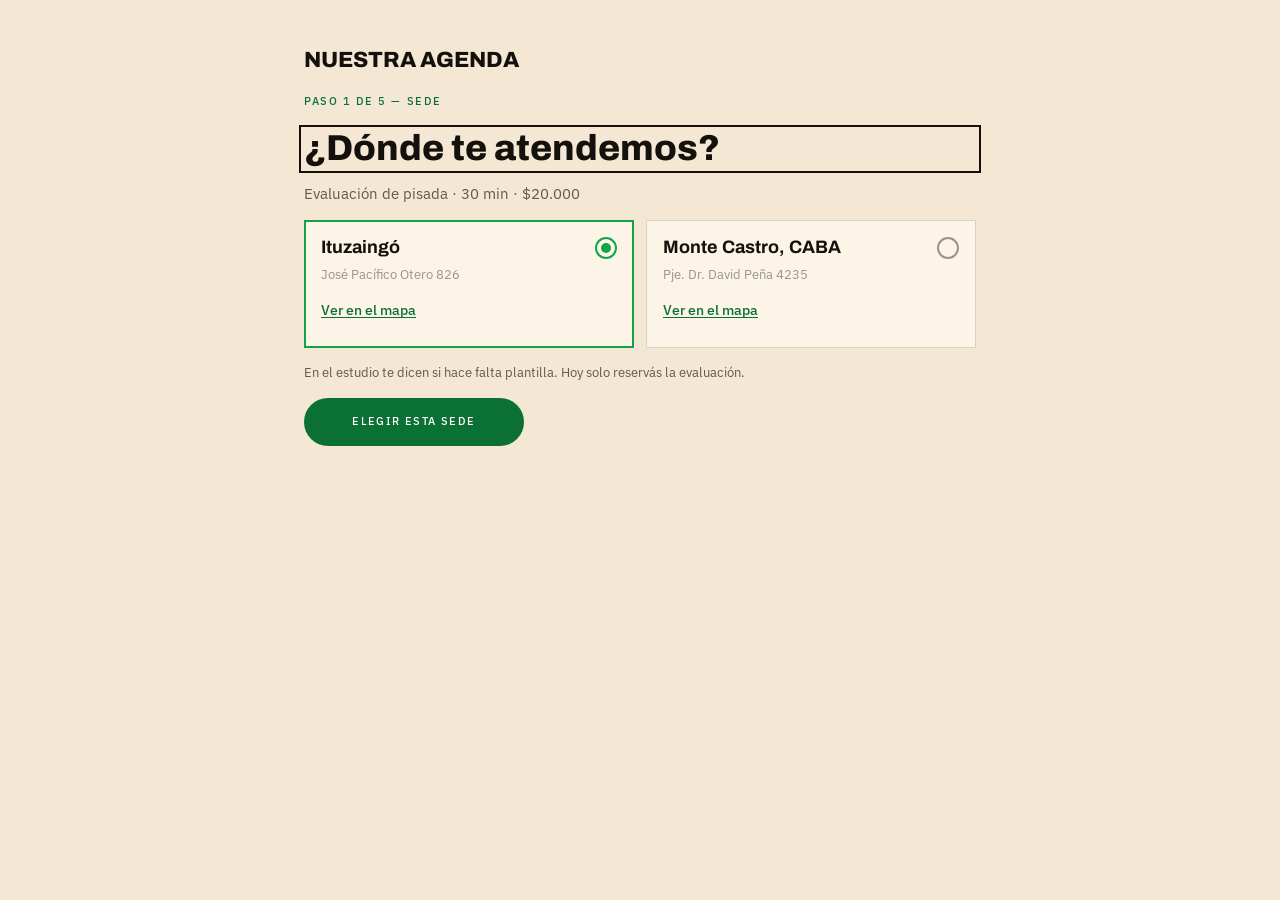
==== src/turnos/index.html @ 2ff850f1 "fix(turnos): explain what the optional notes field is for Label, hint, and placeholder tell the pati" ====
<!DOCTYPE html>
<html lang="es">
<head>
<meta charset="utf-8">
<meta name="viewport" content="width=device-width,initial-scale=1,viewport-fit=cover">
<title>Reservá tu evaluación · Equilibra</title>
<meta name="description" content="Reservá la evaluación de pisada en Ituzaingó o Monte Castro. 30 minutos, seña de $20.000.">
<link rel="canonical" href="https://soyequilibra.com.ar/turnos">
<meta name="robots" content="noindex, follow">
<link rel="icon" href="../logo.ico" sizes="any">
<link rel="apple-touch-icon" href="../apple-touch-icon.png">
<link rel="icon" type="image/svg+xml" href="../iso.svg">
<link rel="preconnect" href="https://fonts.googleapis.com">
<link rel="preconnect" href="https://fonts.gstatic.com" crossorigin>
<link href="https://fonts.googleapis.com/css2?family=Archivo:wght@700;800&family=IBM+Plex+Sans:wght@400;500&display=swap" rel="stylesheet">
<link rel="stylesheet" href="turnos.css">
</head>
<body>
<a class="skip" href="#app">Saltar al formulario</a>
<main id="app" class="page">
  <p class="brand"><a href="../">Nuestra agenda</a></p>

  <p class="step-label" id="step-label">Paso 1 de 5 — Sede</p>

  <p id="live" class="sr-only" aria-live="polite"></p>

  <section class="panel" data-step="1" aria-labelledby="title-1">
    <h1 id="title-1" tabindex="-1">¿Dónde te atendemos?</h1>
    <p class="lead">Evaluación de pisada · 30 min · $20.000</p>
    <fieldset class="sedes" id="sedes">
      <legend class="sr-only">Elegí una sede</legend>
    </fieldset>
    <p class="note">En el estudio te dicen si hace falta plantilla. Hoy solo reservás la evaluación.</p>
    <p class="field-error" id="sede-error" hidden></p>
    <button type="button" class="cta" id="cta-sede">Elegir esta sede</button>
  </section>

  <section class="panel" data-step="2" hidden aria-labelledby="title-2">
    <button type="button" class="back" data-back>Volver atrás</button>
    <h1 id="title-2" tabindex="-1">Elegí un día</h1>
    <p class="lead" id="day-context"></p>
    <div class="calendar" id="calendar">
      <div class="cal-nav">
        <button type="button" class="cal-nav-btn" id="cal-prev" aria-label="Mes anterior">‹</button>
        <p class="cal-month" id="cal-month"></p>
        <button type="button" class="cal-nav-btn" id="cal-next" aria-label="Mes siguiente">›</button>
      </div>
      <div class="cal-dows" aria-hidden="true">
        <span>L</span><span>M</span><span>X</span><span>J</span><span>V</span><span>S</span><span>D</span>
      </div>
      <div class="cal-grid" id="cal-grid" role="grid" aria-labelledby="cal-month"></div>
    </div>
    <p class="note" id="cal-legend">Los días en gris no tienen turno.</p>
    <p class="field-error" id="day-error" hidden></p>
    <button type="button" class="cta" id="cta-day">Reservar este día</button>
  </section>

  <section class="panel" data-step="3" hidden aria-labelledby="title-3">
    <button type="button" class="back" data-back>Volver atrás</button>
    <h1 id="title-3" tabindex="-1">Elegí un horario</h1>
    <p class="lead" id="hour-context"></p>
    <div class="hours" id="hours" role="listbox" aria-label="Horarios disponibles"></div>
    <p class="note" id="hour-hint">Turnos de 30 minutos.</p>
    <p class="field-error" id="hour-error" hidden></p>
    <button type="button" class="cta" id="cta-hour">Elegir este horario</button>
  </section>

  <section class="panel" data-step="4" hidden aria-labelledby="title-4">
    <button type="button" class="back" data-back>Volver atrás</button>
    <h1 id="title-4" tabindex="-1">Tus datos</h1>
    <div class="error-summary" id="error-summary" hidden tabindex="-1">
      <p class="error-summary-title" id="error-summary-title"></p>
      <ul id="error-summary-list"></ul>
    </div>
    <form id="datos-form" novalidate>
      <div class="field" id="field-first">
        <label for="first-name">Nombre</label>
        <input id="first-name" name="firstName" type="text" autocomplete="given-name" required maxlength="80" aria-describedby="first-name-error">
        <p class="field-error" id="first-name-error" hidden></p>
      </div>
      <div class="field" id="field-last">
        <label for="last-name">Apellido</label>
        <input id="last-name" name="lastName" type="text" autocomplete="family-name" required maxlength="80" aria-describedby="last-name-error">
        <p class="field-error" id="last-name-error" hidden></p>
      </div>
      <div class="field" id="field-email">
        <label for="email">Email</label>
        <p class="hint" id="email-hint">Ahí te llega el mail con el alias de la seña.</p>
        <input id="email" name="email" type="email" inputmode="email" autocomplete="email" required maxlength="120" aria-describedby="email-hint email-error">
        <p class="field-error" id="email-error" hidden></p>
      </div>
      <p class="email-suggest" id="email-suggest" hidden role="status"><span id="email-suggest-lead"></span><button type="button" class="text-link" id="email-suggest-accept"></button><span id="email-suggest-tail"></span></p>
      <div class="field" id="field-email-confirm">
        <label for="email-confirm">Confirmá tu email</label>
        <input id="email-confirm" name="emailConfirm" type="email" inputmode="email" autocomplete="off" required maxlength="120" aria-describedby="email-confirm-error">
        <p class="field-error" id="email-confirm-error" hidden></p>
      </div>
      <div class="field" id="field-phone">
        <label for="phone">Teléfono</label>
        <input id="phone" name="phone" type="tel" inputmode="tel" autocomplete="tel" required maxlength="24" aria-describedby="phone-error">
        <p class="field-error" id="phone-error" hidden></p>
      </div>
      <div class="field" id="field-notes">
        <label for="notes">Contanos algo más (opcional)</label>
        <p class="hint" id="notes-hint">Si tenés dolor en algún punto, una lesión previa, o ya usás plantillas, escribilo acá.</p>
        <input id="notes" name="notes" type="text" autocomplete="off" maxlength="280" placeholder="Por ejemplo: me duele el talón izquierdo al correr" aria-describedby="notes-hint">
      </div>
      <button type="submit" class="cta" id="cta-datos">Ir a confirmar</button>
    </form>
  </section>

  <section class="panel" data-step="5" hidden aria-labelledby="title-5">
    <button type="button" class="back" data-back>Volver atrás</button>
    <h1 id="title-5" tabindex="-1">Revisá tu turno</h1>
    <dl class="summary" id="summary"></dl>
    <aside class="pay-note">
      <p class="pay-eyebrow">Todavía no pagás</p>
      <p class="pay-title">Te va a llegar un mail con el alias para la seña de $20.000. Tenés 24 horas para pagarla; después el turno se libera.</p>
      <p class="pay-alt">Si no llega, mirá en spam o escribinos por WhatsApp.</p>
    </aside>
    <div class="checks">
      <div class="check-row-wrap">
        <label class="check-row" id="field-terms">
          <input type="checkbox" id="terms" name="terms" required aria-describedby="terms-error">
          <span>Leí y acepto los</span>
        </label>
        <button type="button" class="text-link" data-open="terms-dialog">Términos y Condiciones</button>
      </div>
      <p class="field-error" id="terms-error" hidden></p>
      <div class="check-row-wrap">
        <label class="check-row" id="field-privacy">
          <input type="checkbox" id="privacy" name="privacy" required aria-describedby="privacy-error">
          <span>Leí y acepto la</span>
        </label>
        <button type="button" class="text-link" data-open="privacy-dialog">Política de Privacidad</button>
      </div>
      <p class="field-error" id="privacy-error" hidden></p>
    </div>
    <p class="field-error" id="confirm-error" hidden></p>
    <div class="demo-banner" id="demo-banner" hidden role="status" tabindex="-1">
      Acá iría la reserva. En esta etapa no se envía nada a la agenda.
    </div>
    <button type="button" class="cta" id="cta-confirm">Pedir la evaluación</button>
  </section>
</main>

<dialog id="terms-dialog" class="legal" aria-labelledby="terms-dialog-title">
  <h2 id="terms-dialog-title">Términos y Condiciones</h2>
  <p>Al reservar un turno en Equilibra aceptás estas condiciones:</p>
  <ol>
    <li>La reserva online confirma una solicitud de turno sujeta a disponibilidad y confirmación del equipo.</li>
    <li>Te pedimos avisar con la mayor anticipación posible si no podés asistir (idealmente 24 horas).</li>
    <li>El turno de evaluación no implica obligación de adquirir plantillas.</li>
    <li>Los datos que completes deben ser reales y actualizados para poder contactarte.</li>
    <li>Equilibra puede reprogramar un turno por motivos operativos y te avisará por los canales de contacto informados.</li>
    <li>La atención se brinda en las sedes y horarios publicados o confirmados al momento de la reserva.</li>
    <li>Ante dudas, escribinos a soyequilibra@gmail.com o por WhatsApp.</li>
  </ol>
  <form method="dialog"><button class="cta cta-dialog" type="submit">Cerrar</button></form>
</dialog>

<dialog id="privacy-dialog" class="legal" aria-labelledby="privacy-dialog-title">
  <h2 id="privacy-dialog-title">Política de Privacidad</h2>
  <p><strong>Responsable:</strong> Equilibra.</p>
  <p><strong>Contacto:</strong> soyequilibra@gmail.com · https://soyequilibra.com.ar</p>
  <p><strong>Datos que recolectamos:</strong> nombre, apellido, email, teléfono y, si los completás, domicilio, ciudad, código postal y notas del turno.</p>
  <p><strong>Finalidad:</strong> gestionar reservas, recordatorios, reprogramaciones, atención y seguimiento del servicio.</p>
  <p><strong>Base:</strong> tu solicitud de turno y la gestión de la relación comercial/asistencial.</p>
  <p><strong>Conservación:</strong> mientras sea necesario para la agenda y el seguimiento del servicio, o según el plazo de retención configurado en el sistema.</p>
  <p><strong>Cesiones:</strong> no vendemos tus datos. Pueden tratarlos proveedores técnicos que alojan el sistema de turnos, solo para operar el servicio.</p>
  <p><strong>Derechos:</strong> podés pedir acceso, actualización o baja de tus datos escribiendo a soyequilibra@gmail.com.</p>
  <form method="dialog"><button class="cta cta-dialog" type="submit">Cerrar</button></form>
</dialog>

<script src="turnos.js"></script>
</body>
</html>
---- src/turnos/turnos.css ----
:root {
  --cream: #F4E7D4;
  --paper: #FBF4E7;
  --ink: #14110C;
  --ink2: rgba(20, 17, 12, 0.66);
  --ink3: rgba(20, 17, 12, 0.42);
  --muted: rgba(20, 17, 12, 0.28);
  --line: rgba(20, 17, 12, 0.14);
  --green: #12A44B;
  --green-dark: #0B7034;
  --ember: #C7642B;
  --disp: "Archivo", system-ui, sans-serif;
  --body: "IBM Plex Sans", system-ui, sans-serif;
  --pad: 24px;
  --max: 720px;
}

*, *::before, *::after { box-sizing: border-box; }
html, body { margin: 0; }
html { -webkit-text-size-adjust: 100%; }
body {
  background: var(--cream);
  color: var(--ink);
  font-family: var(--body);
  font-size: 16px;
  line-height: 1.55;
  min-height: 100dvh;
}
img { max-width: 100%; }
button, input { font: inherit; color: inherit; }
a { color: inherit; }
:focus { outline: none; }
:focus-visible {
  outline: 2px solid var(--ink);
  outline-offset: 3px;
}

.sr-only {
  position: absolute;
  width: 1px;
  height: 1px;
  padding: 0;
  margin: -1px;
  overflow: hidden;
  clip: rect(0, 0, 0, 0);
  white-space: nowrap;
  border: 0;
}
.skip {
  position: absolute;
  left: 12px;
  top: 12px;
  z-index: 20;
  background: var(--ink);
  color: var(--cream);
  padding: 10px 16px;
  transform: translateY(-200%);
}
.skip:focus { transform: none; }

.page {
  width: min(100%, var(--max));
  margin: 0 auto;
  padding: 28px var(--pad) calc(48px + env(safe-area-inset-bottom, 0px));
  display: flex;
  flex-direction: column;
  gap: 16px;
}

.brand {
  margin: 0;
  font-family: var(--disp);
  font-weight: 800;
  font-size: 22px;
  line-height: 1.15;
  text-transform: uppercase;
  letter-spacing: 0;
}
.brand a { text-decoration: none; }

.step-label {
  margin: 0;
  font-size: 11px;
  font-weight: 500;
  letter-spacing: 0.14em;
  text-transform: uppercase;
  color: var(--green-dark);
}

.panel { display: flex; flex-direction: column; gap: 16px; }
.panel[hidden] { display: none; }

h1 {
  margin: 0;
  font-family: var(--disp);
  font-weight: 800;
  font-size: 28px;
  line-height: 1.05;
  letter-spacing: 0;
}
.lead {
  margin: 0;
  font-size: 15px;
  line-height: 1.35;
  color: var(--ink2);
}
.note {
  margin: 0;
  font-size: 13px;
  line-height: 1.35;
  color: var(--ink2);
}

.back,
.text-link {
  appearance: none;
  background: none;
  border: 0;
  padding: 0;
  min-height: 44px;
  align-self: start;
  font-size: 14px;
  font-weight: 500;
  text-decoration: underline;
  cursor: pointer;
  color: var(--ink);
}
.text-link { color: var(--green-dark); }

.sedes {
  border: 0;
  margin: 0;
  padding: 0;
  display: flex;
  flex-direction: column;
  gap: 12px;
}
.sede {
  display: grid;
  grid-template-columns: 1fr auto;
  grid-template-rows: auto auto auto;
  column-gap: 10px;
  row-gap: 6px;
  align-items: start;
  background: var(--paper);
  border: 1px solid var(--line);
  padding: 14px 16px;
  min-height: 44px;
  text-align: left;
  cursor: pointer;
  width: 100%;
}
.sede.is-selected { border: 2px solid var(--green); padding: 13px 15px; }
.sede-name {
  font-family: var(--disp);
  font-weight: 700;
  font-size: 18px;
  line-height: 1.35;
}
.sede-addr {
  grid-column: 1 / -1;
  font-size: 13px;
  color: var(--ink3);
  line-height: 1.35;
}
.sede-map {
  grid-column: 1 / -1;
  display: inline-flex;
  align-items: center;
  min-height: 44px;
  color: var(--green-dark);
  font-size: 14px;
  font-weight: 500;
  text-underline-offset: 2px;
}
.radio {
  width: 22px;
  height: 22px;
  border: 2px solid rgba(20, 17, 12, 0.42);
  border-radius: 999px;
  display: grid;
  place-items: center;
  margin-top: 2px;
}
.sede.is-selected .radio { border-color: var(--green); }
.radio::after {
  content: "";
  width: 10px;
  height: 10px;
  border-radius: 999px;
  background: transparent;
}
.sede.is-selected .radio::after { background: var(--green); }

.cta {
  appearance: none;
  width: 100%;
  min-height: 48px;
  border: 0;
  border-radius: 999px;
  background: var(--green-dark);
  color: #fff;
  font-family: var(--body);
  font-size: 11px;
  font-weight: 500;
  letter-spacing: 1.4px;
  text-transform: uppercase;
  cursor: pointer;
  display: inline-flex;
  align-items: center;
  justify-content: center;
  padding: 0 20px;
  transition: background 0.22s;
}
.cta:hover { background: var(--ink); }
.cta:disabled {
  opacity: 0.45;
  cursor: not-allowed;
}
.cta-dialog { width: auto; min-width: 160px; }

.calendar {
  background: var(--paper);
  border: 1px solid var(--line);
  padding: 14px 12px;
  display: flex;
  flex-direction: column;
  gap: 10px;
}
.cal-nav {
  display: flex;
  align-items: center;
  justify-content: space-between;
  min-height: 44px;
  gap: 8px;
}
.cal-nav-btn {
  appearance: none;
  width: 44px;
  height: 44px;
  border: 0;
  background: transparent;
  font-size: 20px;
  cursor: pointer;
}
.cal-month {
  margin: 0;
  font-family: var(--disp);
  font-weight: 700;
  font-size: 16px;
}
.cal-dows,
.cal-grid {
  display: grid;
  grid-template-columns: repeat(7, minmax(0, 1fr));
}
.cal-dows span {
  display: grid;
  place-items: center;
  height: 20px;
  font-size: 11px;
  font-weight: 500;
  color: var(--ink2);
}
.cal-day {
  appearance: none;
  width: 44px;
  height: 44px;
  margin: 0 auto;
  border: 0;
  background: transparent;
  border-radius: 999px;
  font-size: 14px;
  display: grid;
  place-items: center;
  color: var(--muted);
  cursor: default;
}
.cal-day.is-available {
  border: 1px solid var(--line);
  color: var(--ink);
  font-weight: 500;
  cursor: pointer;
}
.cal-day.is-selected {
  background: var(--green);
  color: #fff;
  border-color: var(--green);
  font-weight: 500;
}
.cal-day:disabled { color: var(--muted); }

.hours {
  display: grid;
  grid-template-columns: 1fr 1fr;
  gap: 8px;
}
.hour {
  appearance: none;
  min-height: 48px;
  border: 1px solid var(--line);
  border-radius: 999px;
  background: var(--paper);
  font-size: 15px;
  font-weight: 500;
  cursor: pointer;
}
.hour.is-selected {
  background: var(--green-dark);
  border-color: var(--green-dark);
  color: #fff;
}

#datos-form {
  display: flex;
  flex-direction: column;
  gap: var(--pad);
}
.field {
  display: flex;
  flex-direction: column;
  gap: 6px;
}
.field label {
  font-size: 11px;
  font-weight: 500;
  letter-spacing: 0.14em;
  text-transform: uppercase;
}
.field .hint {
  margin: 0;
  font-size: 13px;
  color: var(--ink2);
  line-height: 1.35;
}
.email-suggest {
  margin: 0;
  font-size: 13px;
  line-height: 1.35;
  color: var(--ink2);
  min-height: 44px;
}
.email-suggest[hidden] { display: none; }
.field input[type="text"],
.field input[type="email"],
.field input[type="tel"] {
  width: 100%;
  min-height: 48px;
  background: var(--paper);
  border: 1px solid var(--line);
  padding: 0 14px;
  font-size: 16px;
  line-height: 1.35;
  border-radius: 0;
}
.field input::placeholder { color: var(--ink3); }
.field.is-error input {
  border: 2px solid var(--ember);
  padding: 0 13px;
}
.field input:focus,
.field input:focus-visible {
  outline: none;
  border: 2px solid var(--ink);
  padding: 0 13px;
}
.field.is-error label,
.field-error {
  color: var(--ember);
}
.field-error {
  margin: 0;
  font-size: 13px;
  line-height: 1.35;
}
.field-error[hidden] { display: none; }

.error-summary {
  background: var(--paper);
  border: 2px solid var(--ember);
  padding: 14px 16px;
  display: flex;
  flex-direction: column;
  gap: 8px;
}
.error-summary[hidden] { display: none; }
.error-summary-title {
  margin: 0;
  font-family: var(--disp);
  font-weight: 700;
  font-size: 18px;
}
.error-summary ul {
  margin: 0;
  padding: 0;
  list-style: none;
  display: flex;
  flex-direction: column;
  gap: 4px;
}
.error-summary a {
  color: var(--ember);
  font-size: 14px;
}

.summary {
  margin: 0;
  background: var(--paper);
  border: 1px solid var(--line);
  padding: 16px;
  display: grid;
  gap: 12px;
}
.summary-row {
  display: flex;
  justify-content: space-between;
  gap: 12px;
  align-items: start;
}
.summary dt {
  font-size: 11px;
  font-weight: 500;
  letter-spacing: 0.14em;
  text-transform: uppercase;
  color: var(--ink3);
  margin: 0 0 4px;
}
.summary dd {
  margin: 0;
  font-family: var(--disp);
  font-weight: 700;
  font-size: 16px;
}
.change {
  appearance: none;
  background: none;
  border: 0;
  color: var(--green);
  font-size: 14px;
  font-weight: 500;
  min-height: 44px;
  cursor: pointer;
  padding: 0;
}

.pay-note {
  background: var(--paper);
  border: 2px solid var(--ember);
  padding: 16px;
  display: flex;
  flex-direction: column;
  gap: 8px;
}
.pay-eyebrow {
  margin: 0;
  font-size: 11px;
  font-weight: 500;
  letter-spacing: 0.14em;
  text-transform: uppercase;
  color: var(--ember);
}
.pay-title {
  margin: 0;
  font-family: var(--disp);
  font-weight: 700;
  font-size: 18px;
  line-height: 1.2;
}
.pay-alt {
  margin: 0;
  font-size: 13px;
  color: var(--ink2);
}

.checks { display: flex; flex-direction: column; gap: 4px; }
.check-row-wrap {
  display: flex;
  align-items: center;
  flex-wrap: wrap;
  gap: 0 6px;
  min-height: 48px;
}
.check-row-wrap .check-row { width: auto; }
.check-row {
  display: flex;
  align-items: center;
  gap: 12px;
  min-height: 48px;
  cursor: pointer;
  font-size: 15px;
}
.check-row input {
  appearance: none;
  width: 24px;
  height: 24px;
  flex: 0 0 24px;
  border: 1.5px solid rgba(20, 17, 12, 0.42);
  border-radius: 4px;
  background: var(--paper);
  display: grid;
  place-items: center;
  margin: 0;
}
.check-row input:checked {
  background: var(--green);
  border-color: var(--green);
}
.check-row input:checked::after {
  content: "✓";
  color: #fff;
  font-size: 14px;
  line-height: 1;
  font-weight: 500;
}

.demo-banner {
  background: var(--paper);
  border: 2px solid var(--green-dark);
  padding: 14px 16px;
  font-size: 15px;
}
.demo-banner[hidden] { display: none; }

.legal {
  width: min(100%, 520px);
  max-height: 80vh;
  overflow: auto;
  border: 1px solid var(--line);
  background: var(--cream);
  padding: 24px;
  color: var(--ink);
}
.legal::backdrop { background: rgba(20, 17, 12, 0.45); }
.legal h2 {
  font-family: var(--disp);
  font-size: 22px;
  margin: 0 0 12px;
}
.legal p, .legal li { font-size: 15px; color: var(--ink2); }
.legal ol { padding-left: 1.2em; }
.legal form { margin-top: 20px; }

.empty {
  margin: 0;
  font-size: 15px;
  color: var(--ink2);
}

@media (min-width: 941px) {
  .page { padding: 48px var(--pad) 80px; gap: 20px; }
  h1 { font-size: 36px; }
  .sedes {
    display: grid;
    grid-template-columns: 1fr 1fr;
  }
  .cta { width: auto; align-self: start; min-width: 220px; }
  .hours { grid-template-columns: repeat(4, 1fr); }
}

@media (prefers-reduced-motion: reduce) {
  .cta { transition: none; }
}
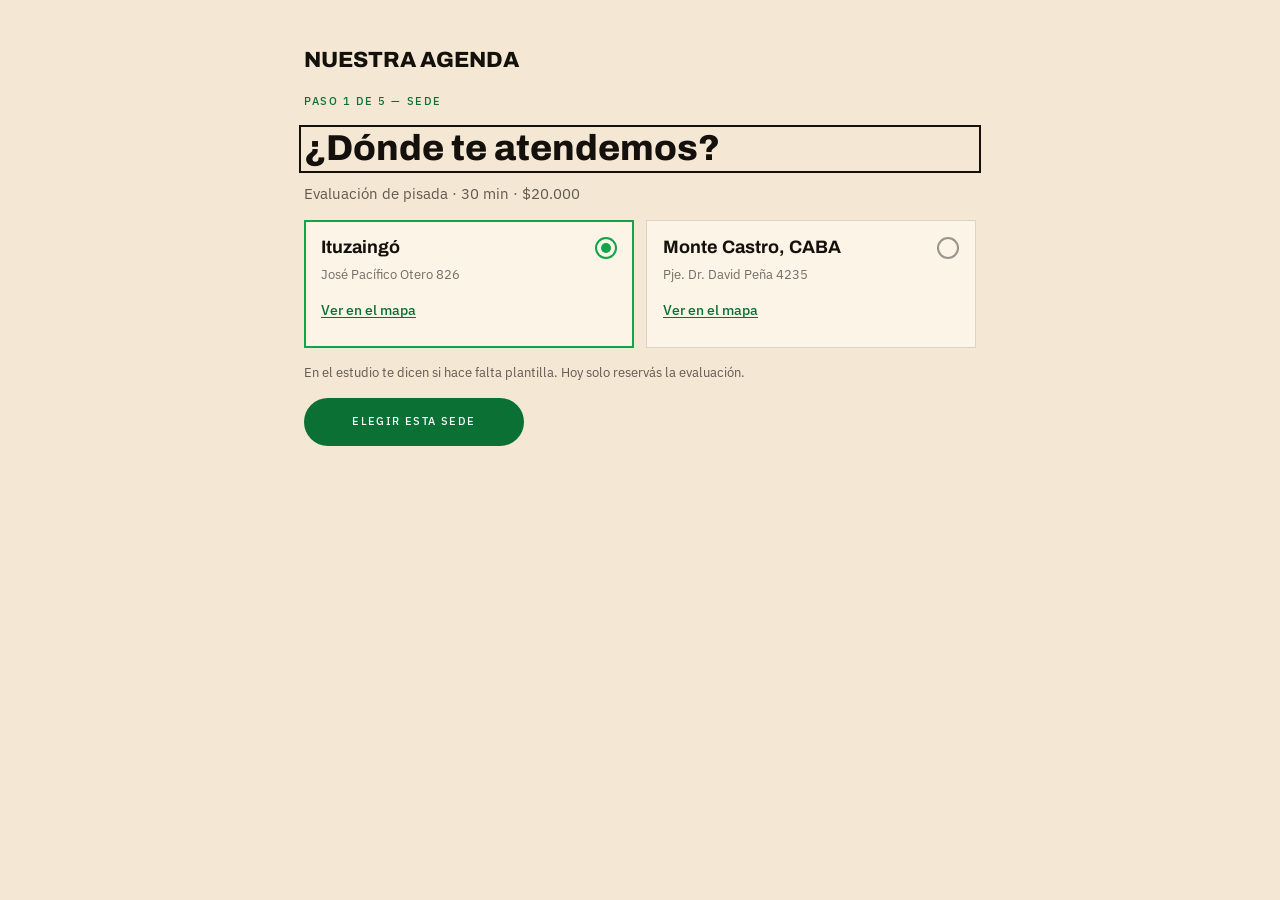
==== commit 8001c157: "feat(turnos): self-host Archivo and IBM Plex Sans webfonts Replace the Google Fonts <link> (2 precon" ====
--- a/src/turnos/index.html
+++ b/src/turnos/index.html
@@ -10,9 +10,6 @@
 <link rel="icon" href="../logo.ico" sizes="any">
 <link rel="apple-touch-icon" href="../apple-touch-icon.png">
 <link rel="icon" type="image/svg+xml" href="../iso.svg">
-<link rel="preconnect" href="https://fonts.googleapis.com">
-<link rel="preconnect" href="https://fonts.gstatic.com" crossorigin>
-<link href="https://fonts.googleapis.com/css2?family=Archivo:wght@700;800&family=IBM+Plex+Sans:wght@400;500&display=swap" rel="stylesheet">
 <link rel="stylesheet" href="turnos.css">
 </head>
 <body>
@@ -51,7 +48,7 @@
       <div class="cal-grid" id="cal-grid" role="grid" aria-labelledby="cal-month"></div>
     </div>
     <p class="note" id="cal-legend">Los días en gris no tienen turno.</p>
-    <p class="field-error" id="day-error" hidden></p>
+    <p class="field-error" id="day-error" hidden role="alert"></p>
     <button type="button" class="cta" id="cta-day">Reservar este día</button>
   </section>
 
@@ -61,7 +58,7 @@
     <p class="lead" id="hour-context"></p>
     <div class="hours" id="hours" role="listbox" aria-label="Horarios disponibles"></div>
     <p class="note" id="hour-hint">Turnos de 30 minutos.</p>
-    <p class="field-error" id="hour-error" hidden></p>
+    <p class="field-error" id="hour-error" hidden role="alert"></p>
     <button type="button" class="cta" id="cta-hour">Elegir este horario</button>
   </section>
 
@@ -85,7 +82,7 @@
       </div>
       <div class="field" id="field-email">
         <label for="email">Email</label>
-        <p class="hint" id="email-hint">Ahí te llega el mail con el alias de la seña.</p>
+        <p class="hint" id="email-hint">Ahí te llega el email con el link para abonar el estudio.</p>
         <input id="email" name="email" type="email" inputmode="email" autocomplete="email" required maxlength="120" aria-describedby="email-hint email-error">
         <p class="field-error" id="email-error" hidden></p>
       </div>
@@ -102,8 +99,7 @@
       </div>
       <div class="field" id="field-notes">
         <label for="notes">Contanos algo más (opcional)</label>
-        <p class="hint" id="notes-hint">Si tenés dolor en algún punto, una lesión previa, o ya usás plantillas, escribilo acá.</p>
-        <input id="notes" name="notes" type="text" autocomplete="off" maxlength="280" placeholder="Por ejemplo: me duele el talón izquierdo al correr" aria-describedby="notes-hint">
+        <textarea id="notes" name="notes" autocomplete="off" maxlength="280" rows="3" placeholder="Si tenés dolor en algún punto, una lesión previa, o ya usás plantillas, escribilo acá." aria-label="Contanos algo más, opcional. Si tenés dolor en algún punto, una lesión previa, o ya usás plantillas, escribilo acá."></textarea>
       </div>
       <button type="submit" class="cta" id="cta-datos">Ir a confirmar</button>
     </form>
@@ -114,9 +110,9 @@
     <h1 id="title-5" tabindex="-1">Revisá tu turno</h1>
     <dl class="summary" id="summary"></dl>
     <aside class="pay-note">
-      <p class="pay-eyebrow">Todavía no pagás</p>
-      <p class="pay-title">Te va a llegar un mail con el alias para la seña de $20.000. Tenés 24 horas para pagarla; después el turno se libera.</p>
-      <p class="pay-alt">Si no llega, mirá en spam o escribinos por WhatsApp.</p>
+      <p class="pay-eyebrow">Cómo sigue</p>
+      <p class="pay-title">Te llega un email con el link para abonar el estudio y dejar el turno confirmado. Tenés 24 horas.</p>
+      <p class="pay-alt">Si no lo ves, fijate en spam o escribinos por WhatsApp.</p>
     </aside>
     <div class="checks">
       <div class="check-row-wrap">
--- a/src/turnos/turnos.css
+++ b/src/turnos/turnos.css
@@ -1,3 +1,81 @@
+/* Self-hosted webfonts (SIL OFL 1.1): Archivo v25 and IBM Plex Sans v23,
+   subsets latin + latin-ext, served by Google Fonts as variable files — one
+   file covers both weights used (Archivo 700/800, IBM Plex Sans 400/500).
+   @font-face blocks replicate Google's css2 output verbatim for those subsets;
+   latin-ext is only fetched by the browser if a latin-ext character is used. */
+@font-face {
+  font-family: 'Archivo';
+  font-style: normal;
+  font-weight: 700;
+  font-stretch: 100%;
+  font-display: swap;
+  src: url('fonts/archivo-v25-latin-ext.woff2') format('woff2');
+  unicode-range: U+0100-02BA, U+02BD-02C5, U+02C7-02CC, U+02CE-02D7, U+02DD-02FF, U+0304, U+0308, U+0329, U+1D00-1DBF, U+1E00-1E9F, U+1EF2-1EFF, U+2020, U+20A0-20AB, U+20AD-20C0, U+2113, U+2C60-2C7F, U+A720-A7FF;
+}
+@font-face {
+  font-family: 'Archivo';
+  font-style: normal;
+  font-weight: 700;
+  font-stretch: 100%;
+  font-display: swap;
+  src: url('fonts/archivo-v25-latin.woff2') format('woff2');
+  unicode-range: U+0000-00FF, U+0131, U+0152-0153, U+02BB-02BC, U+02C6, U+02DA, U+02DC, U+0304, U+0308, U+0329, U+2000-206F, U+20AC, U+2122, U+2191, U+2193, U+2212, U+2215, U+FEFF, U+FFFD;
+}
+@font-face {
+  font-family: 'Archivo';
+  font-style: normal;
+  font-weight: 800;
+  font-stretch: 100%;
+  font-display: swap;
+  src: url('fonts/archivo-v25-latin-ext.woff2') format('woff2');
+  unicode-range: U+0100-02BA, U+02BD-02C5, U+02C7-02CC, U+02CE-02D7, U+02DD-02FF, U+0304, U+0308, U+0329, U+1D00-1DBF, U+1E00-1E9F, U+1EF2-1EFF, U+2020, U+20A0-20AB, U+20AD-20C0, U+2113, U+2C60-2C7F, U+A720-A7FF;
+}
+@font-face {
+  font-family: 'Archivo';
+  font-style: normal;
+  font-weight: 800;
+  font-stretch: 100%;
+  font-display: swap;
+  src: url('fonts/archivo-v25-latin.woff2') format('woff2');
+  unicode-range: U+0000-00FF, U+0131, U+0152-0153, U+02BB-02BC, U+02C6, U+02DA, U+02DC, U+0304, U+0308, U+0329, U+2000-206F, U+20AC, U+2122, U+2191, U+2193, U+2212, U+2215, U+FEFF, U+FFFD;
+}
+@font-face {
+  font-family: 'IBM Plex Sans';
+  font-style: normal;
+  font-weight: 400;
+  font-stretch: 100%;
+  font-display: swap;
+  src: url('fonts/ibm-plex-sans-v23-latin-ext.woff2') format('woff2');
+  unicode-range: U+0100-02BA, U+02BD-02C5, U+02C7-02CC, U+02CE-02D7, U+02DD-02FF, U+0304, U+0308, U+0329, U+1D00-1DBF, U+1E00-1E9F, U+1EF2-1EFF, U+2020, U+20A0-20AB, U+20AD-20C0, U+2113, U+2C60-2C7F, U+A720-A7FF;
+}
+@font-face {
+  font-family: 'IBM Plex Sans';
+  font-style: normal;
+  font-weight: 400;
+  font-stretch: 100%;
+  font-display: swap;
+  src: url('fonts/ibm-plex-sans-v23-latin.woff2') format('woff2');
+  unicode-range: U+0000-00FF, U+0131, U+0152-0153, U+02BB-02BC, U+02C6, U+02DA, U+02DC, U+0304, U+0308, U+0329, U+2000-206F, U+20AC, U+2122, U+2191, U+2193, U+2212, U+2215, U+FEFF, U+FFFD;
+}
+@font-face {
+  font-family: 'IBM Plex Sans';
+  font-style: normal;
+  font-weight: 500;
+  font-stretch: 100%;
+  font-display: swap;
+  src: url('fonts/ibm-plex-sans-v23-latin-ext.woff2') format('woff2');
+  unicode-range: U+0100-02BA, U+02BD-02C5, U+02C7-02CC, U+02CE-02D7, U+02DD-02FF, U+0304, U+0308, U+0329, U+1D00-1DBF, U+1E00-1E9F, U+1EF2-1EFF, U+2020, U+20A0-20AB, U+20AD-20C0, U+2113, U+2C60-2C7F, U+A720-A7FF;
+}
+@font-face {
+  font-family: 'IBM Plex Sans';
+  font-style: normal;
+  font-weight: 500;
+  font-stretch: 100%;
+  font-display: swap;
+  src: url('fonts/ibm-plex-sans-v23-latin.woff2') format('woff2');
+  unicode-range: U+0000-00FF, U+0131, U+0152-0153, U+02BB-02BC, U+02C6, U+02DA, U+02DC, U+0304, U+0308, U+0329, U+2000-206F, U+20AC, U+2122, U+2191, U+2193, U+2212, U+2215, U+FEFF, U+FFFD;
+}
+
 :root {
   --cream: #F4E7D4;
   --paper: #FBF4E7;
@@ -160,7 +238,7 @@
 .sede-addr {
   grid-column: 1 / -1;
   font-size: 13px;
-  color: var(--ink3);
+  color: rgba(20, 17, 12, 0.59); /* 4.63:1 on #FBF4E7 */
   line-height: 1.35;
 }
 .sede-map {
@@ -254,6 +332,9 @@
   display: grid;
   grid-template-columns: repeat(7, minmax(0, 1fr));
 }
+.cal-grid {
+  grid-template-rows: repeat(6, 44px);
+}
 .cal-dows span {
   display: grid;
   place-items: center;
@@ -289,6 +370,14 @@
   font-weight: 500;
 }
 .cal-day:disabled { color: var(--muted); }
+.cal-day.is-skeleton {
+  border: 1px solid var(--line);
+  animation: cal-skeleton-pulse 1.4s ease-in-out infinite;
+}
+@keyframes cal-skeleton-pulse {
+  0%, 100% { opacity: 1; }
+  50% { opacity: 0.35; }
+}
 
 .hours {
   display: grid;
@@ -353,10 +442,26 @@
   line-height: 1.35;
   border-radius: 0;
 }
-.field input::placeholder { color: var(--ink3); }
+.field input::placeholder { color: rgba(20, 17, 12, 0.59); /* 4.63:1 on #FBF4E7 */ }
+.field textarea {
+  width: 100%;
+  min-height: 96px;
+  background: var(--paper);
+  border: 1px solid var(--line);
+  padding: 12px 14px;
+  font-size: 16px;
+  line-height: 1.35;
+  border-radius: 0;
+  resize: none;
+}
+.field textarea::placeholder { color: rgba(20, 17, 12, 0.59); /* 4.63:1 on #FBF4E7 */ }
 .field.is-error input {
   border: 2px solid var(--ember);
   padding: 0 13px;
+}
+.field.is-error textarea {
+  border: 2px solid var(--ember);
+  padding: 11px 13px;
 }
 .field input:focus,
 .field input:focus-visible {
@@ -364,9 +469,15 @@
   border: 2px solid var(--ink);
   padding: 0 13px;
 }
+.field textarea:focus,
+.field textarea:focus-visible {
+  outline: none;
+  border: 2px solid var(--ink);
+  padding: 11px 13px;
+}
 .field.is-error label,
 .field-error {
-  color: var(--ember);
+  color: #A45223; /* 4.52:1 on #F4E7D4 */
 }
 .field-error {
   margin: 0;
@@ -399,7 +510,7 @@
   gap: 4px;
 }
 .error-summary a {
-  color: var(--ember);
+  color: #A45223; /* 4.52:1 on #F4E7D4 */
   font-size: 14px;
 }
 
@@ -422,7 +533,7 @@
   font-weight: 500;
   letter-spacing: 0.14em;
   text-transform: uppercase;
-  color: var(--ink3);
+  color: rgba(20, 17, 12, 0.59); /* 4.63:1 on #FBF4E7 */
   margin: 0 0 4px;
 }
 .summary dd {
@@ -435,7 +546,7 @@
   appearance: none;
   background: none;
   border: 0;
-  color: var(--green);
+  color: #0E813B; /* 4.55:1 on #FBF4E7 */
   font-size: 14px;
   font-weight: 500;
   min-height: 44px;
@@ -457,7 +568,7 @@
   font-weight: 500;
   letter-spacing: 0.14em;
   text-transform: uppercase;
-  color: var(--ember);
+  color: #A45223; /* 4.52:1 on #F4E7D4 */
 }
 .pay-title {
   margin: 0;
@@ -559,4 +670,5 @@
 
 @media (prefers-reduced-motion: reduce) {
   .cta { transition: none; }
-}
+  .cal-day.is-skeleton { animation: none; }
+}
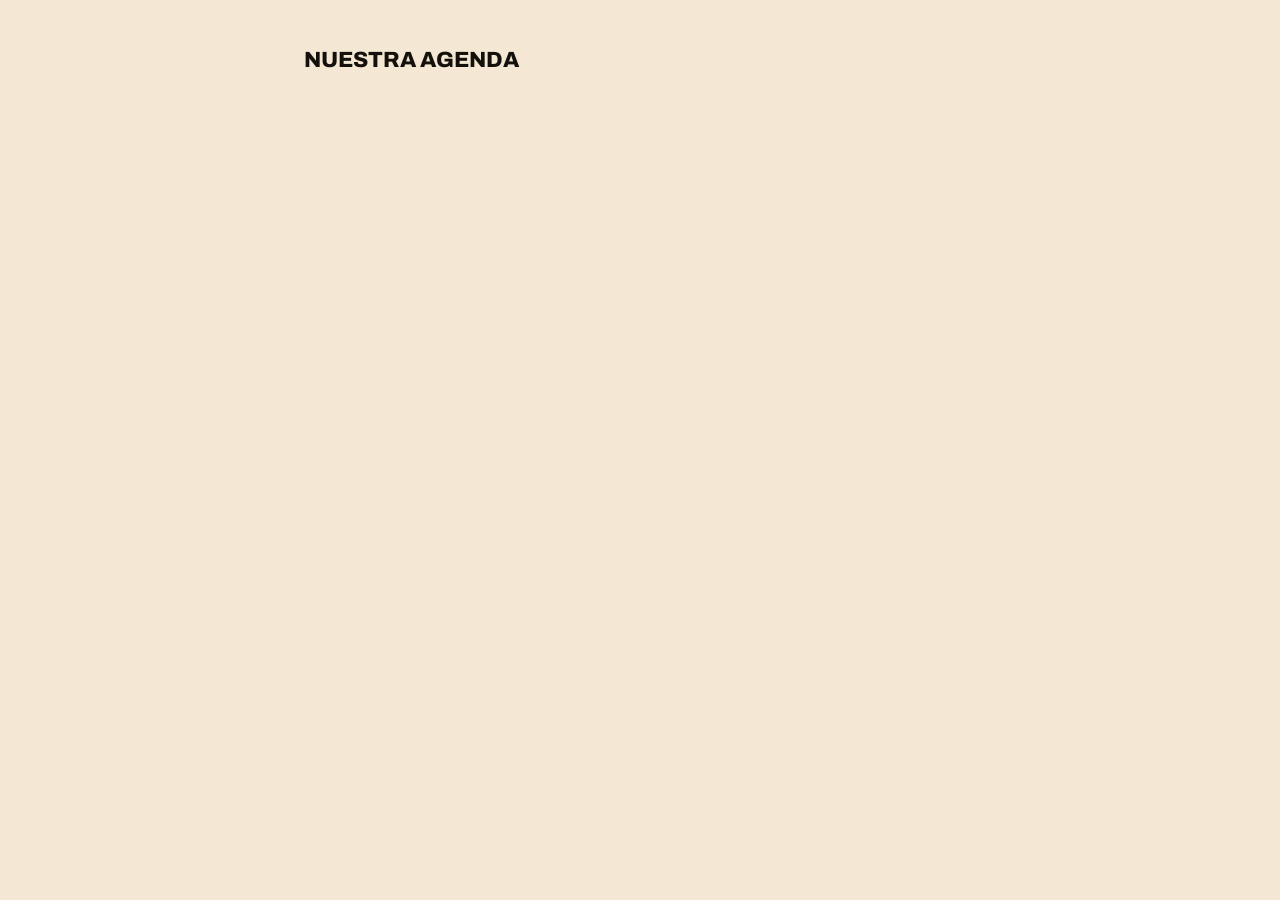
==== commit 3923a5ea: "feat(turnos): mount the booking form in the home and fix step scrolling The home embedded Easy!Appoi" ====
--- a/src/turnos/index.html
+++ b/src/turnos/index.html
@@ -10,164 +10,16 @@
 <link rel="icon" href="../logo.ico" sizes="any">
 <link rel="apple-touch-icon" href="../apple-touch-icon.png">
 <link rel="icon" type="image/svg+xml" href="../iso.svg">
+<link rel="stylesheet" href="turnos-fonts.css">
 <link rel="stylesheet" href="turnos.css">
 </head>
-<body>
+<body class="turnos-root">
 <a class="skip" href="#app">Saltar al formulario</a>
 <main id="app" class="page">
   <p class="brand"><a href="../">Nuestra agenda</a></p>
-
-  <p class="step-label" id="step-label">Paso 1 de 5 — Sede</p>
-
-  <p id="live" class="sr-only" aria-live="polite"></p>
-
-  <section class="panel" data-step="1" aria-labelledby="title-1">
-    <h1 id="title-1" tabindex="-1">¿Dónde te atendemos?</h1>
-    <p class="lead">Evaluación de pisada · 30 min · $20.000</p>
-    <fieldset class="sedes" id="sedes">
-      <legend class="sr-only">Elegí una sede</legend>
-    </fieldset>
-    <p class="note">En el estudio te dicen si hace falta plantilla. Hoy solo reservás la evaluación.</p>
-    <p class="field-error" id="sede-error" hidden></p>
-    <button type="button" class="cta" id="cta-sede">Elegir esta sede</button>
-  </section>
-
-  <section class="panel" data-step="2" hidden aria-labelledby="title-2">
-    <button type="button" class="back" data-back>Volver atrás</button>
-    <h1 id="title-2" tabindex="-1">Elegí un día</h1>
-    <p class="lead" id="day-context"></p>
-    <div class="calendar" id="calendar">
-      <div class="cal-nav">
-        <button type="button" class="cal-nav-btn" id="cal-prev" aria-label="Mes anterior">‹</button>
-        <p class="cal-month" id="cal-month"></p>
-        <button type="button" class="cal-nav-btn" id="cal-next" aria-label="Mes siguiente">›</button>
-      </div>
-      <div class="cal-dows" aria-hidden="true">
-        <span>L</span><span>M</span><span>X</span><span>J</span><span>V</span><span>S</span><span>D</span>
-      </div>
-      <div class="cal-grid" id="cal-grid" role="grid" aria-labelledby="cal-month"></div>
-    </div>
-    <p class="note" id="cal-legend">Los días en gris no tienen turno.</p>
-    <p class="field-error" id="day-error" hidden role="alert"></p>
-    <button type="button" class="cta" id="cta-day">Reservar este día</button>
-  </section>
-
-  <section class="panel" data-step="3" hidden aria-labelledby="title-3">
-    <button type="button" class="back" data-back>Volver atrás</button>
-    <h1 id="title-3" tabindex="-1">Elegí un horario</h1>
-    <p class="lead" id="hour-context"></p>
-    <div class="hours" id="hours" role="listbox" aria-label="Horarios disponibles"></div>
-    <p class="note" id="hour-hint">Turnos de 30 minutos.</p>
-    <p class="field-error" id="hour-error" hidden role="alert"></p>
-    <button type="button" class="cta" id="cta-hour">Elegir este horario</button>
-  </section>
-
-  <section class="panel" data-step="4" hidden aria-labelledby="title-4">
-    <button type="button" class="back" data-back>Volver atrás</button>
-    <h1 id="title-4" tabindex="-1">Tus datos</h1>
-    <div class="error-summary" id="error-summary" hidden tabindex="-1">
-      <p class="error-summary-title" id="error-summary-title"></p>
-      <ul id="error-summary-list"></ul>
-    </div>
-    <form id="datos-form" novalidate>
-      <div class="field" id="field-first">
-        <label for="first-name">Nombre</label>
-        <input id="first-name" name="firstName" type="text" autocomplete="given-name" required maxlength="80" aria-describedby="first-name-error">
-        <p class="field-error" id="first-name-error" hidden></p>
-      </div>
-      <div class="field" id="field-last">
-        <label for="last-name">Apellido</label>
-        <input id="last-name" name="lastName" type="text" autocomplete="family-name" required maxlength="80" aria-describedby="last-name-error">
-        <p class="field-error" id="last-name-error" hidden></p>
-      </div>
-      <div class="field" id="field-email">
-        <label for="email">Email</label>
-        <p class="hint" id="email-hint">Ahí te llega el email con el link para abonar el estudio.</p>
-        <input id="email" name="email" type="email" inputmode="email" autocomplete="email" required maxlength="120" aria-describedby="email-hint email-error">
-        <p class="field-error" id="email-error" hidden></p>
-      </div>
-      <p class="email-suggest" id="email-suggest" hidden role="status"><span id="email-suggest-lead"></span><button type="button" class="text-link" id="email-suggest-accept"></button><span id="email-suggest-tail"></span></p>
-      <div class="field" id="field-email-confirm">
-        <label for="email-confirm">Confirmá tu email</label>
-        <input id="email-confirm" name="emailConfirm" type="email" inputmode="email" autocomplete="off" required maxlength="120" aria-describedby="email-confirm-error">
-        <p class="field-error" id="email-confirm-error" hidden></p>
-      </div>
-      <div class="field" id="field-phone">
-        <label for="phone">Teléfono</label>
-        <input id="phone" name="phone" type="tel" inputmode="tel" autocomplete="tel" required maxlength="24" aria-describedby="phone-error">
-        <p class="field-error" id="phone-error" hidden></p>
-      </div>
-      <div class="field" id="field-notes">
-        <label for="notes">Contanos algo más (opcional)</label>
-        <textarea id="notes" name="notes" autocomplete="off" maxlength="280" rows="3" placeholder="Si tenés dolor en algún punto, una lesión previa, o ya usás plantillas, escribilo acá." aria-label="Contanos algo más, opcional. Si tenés dolor en algún punto, una lesión previa, o ya usás plantillas, escribilo acá."></textarea>
-      </div>
-      <button type="submit" class="cta" id="cta-datos">Ir a confirmar</button>
-    </form>
-  </section>
-
-  <section class="panel" data-step="5" hidden aria-labelledby="title-5">
-    <button type="button" class="back" data-back>Volver atrás</button>
-    <h1 id="title-5" tabindex="-1">Revisá tu turno</h1>
-    <dl class="summary" id="summary"></dl>
-    <aside class="pay-note">
-      <p class="pay-eyebrow">Cómo sigue</p>
-      <p class="pay-title">Te llega un email con el link para abonar el estudio y dejar el turno confirmado. Tenés 24 horas.</p>
-      <p class="pay-alt">Si no lo ves, fijate en spam o escribinos por WhatsApp.</p>
-    </aside>
-    <div class="checks">
-      <div class="check-row-wrap">
-        <label class="check-row" id="field-terms">
-          <input type="checkbox" id="terms" name="terms" required aria-describedby="terms-error">
-          <span>Leí y acepto los</span>
-        </label>
-        <button type="button" class="text-link" data-open="terms-dialog">Términos y Condiciones</button>
-      </div>
-      <p class="field-error" id="terms-error" hidden></p>
-      <div class="check-row-wrap">
-        <label class="check-row" id="field-privacy">
-          <input type="checkbox" id="privacy" name="privacy" required aria-describedby="privacy-error">
-          <span>Leí y acepto la</span>
-        </label>
-        <button type="button" class="text-link" data-open="privacy-dialog">Política de Privacidad</button>
-      </div>
-      <p class="field-error" id="privacy-error" hidden></p>
-    </div>
-    <p class="field-error" id="confirm-error" hidden></p>
-    <div class="demo-banner" id="demo-banner" hidden role="status" tabindex="-1">
-      Acá iría la reserva. En esta etapa no se envía nada a la agenda.
-    </div>
-    <button type="button" class="cta" id="cta-confirm">Pedir la evaluación</button>
-  </section>
+<!--BUILD:TURNOS_FORM_START-->
+<!--BUILD:TURNOS_FORM_END-->
 </main>
-
-<dialog id="terms-dialog" class="legal" aria-labelledby="terms-dialog-title">
-  <h2 id="terms-dialog-title">Términos y Condiciones</h2>
-  <p>Al reservar un turno en Equilibra aceptás estas condiciones:</p>
-  <ol>
-    <li>La reserva online confirma una solicitud de turno sujeta a disponibilidad y confirmación del equipo.</li>
-    <li>Te pedimos avisar con la mayor anticipación posible si no podés asistir (idealmente 24 horas).</li>
-    <li>El turno de evaluación no implica obligación de adquirir plantillas.</li>
-    <li>Los datos que completes deben ser reales y actualizados para poder contactarte.</li>
-    <li>Equilibra puede reprogramar un turno por motivos operativos y te avisará por los canales de contacto informados.</li>
-    <li>La atención se brinda en las sedes y horarios publicados o confirmados al momento de la reserva.</li>
-    <li>Ante dudas, escribinos a soyequilibra@gmail.com o por WhatsApp.</li>
-  </ol>
-  <form method="dialog"><button class="cta cta-dialog" type="submit">Cerrar</button></form>
-</dialog>
-
-<dialog id="privacy-dialog" class="legal" aria-labelledby="privacy-dialog-title">
-  <h2 id="privacy-dialog-title">Política de Privacidad</h2>
-  <p><strong>Responsable:</strong> Equilibra.</p>
-  <p><strong>Contacto:</strong> soyequilibra@gmail.com · https://soyequilibra.com.ar</p>
-  <p><strong>Datos que recolectamos:</strong> nombre, apellido, email, teléfono y, si los completás, domicilio, ciudad, código postal y notas del turno.</p>
-  <p><strong>Finalidad:</strong> gestionar reservas, recordatorios, reprogramaciones, atención y seguimiento del servicio.</p>
-  <p><strong>Base:</strong> tu solicitud de turno y la gestión de la relación comercial/asistencial.</p>
-  <p><strong>Conservación:</strong> mientras sea necesario para la agenda y el seguimiento del servicio, o según el plazo de retención configurado en el sistema.</p>
-  <p><strong>Cesiones:</strong> no vendemos tus datos. Pueden tratarlos proveedores técnicos que alojan el sistema de turnos, solo para operar el servicio.</p>
-  <p><strong>Derechos:</strong> podés pedir acceso, actualización o baja de tus datos escribiendo a soyequilibra@gmail.com.</p>
-  <form method="dialog"><button class="cta cta-dialog" type="submit">Cerrar</button></form>
-</dialog>
-
 <script src="turnos.js"></script>
 </body>
 </html>
--- a/src/turnos/turnos-fonts.css
+++ b/src/turnos/turnos-fonts.css
@@ -0,0 +1,77 @@
+/* Self-hosted webfonts (SIL OFL 1.1): Archivo v25 and IBM Plex Sans v23,
+   subsets latin + latin-ext, served by Google Fonts as variable files — one
+   file covers both weights used (Archivo 700/800, IBM Plex Sans 400/500).
+   @font-face blocks replicate Google's css2 output verbatim for those subsets;
+   latin-ext is only fetched by the browser if a latin-ext character is used. */
+@font-face {
+  font-family: 'Archivo';
+  font-style: normal;
+  font-weight: 700;
+  font-stretch: 100%;
+  font-display: swap;
+  src: url('fonts/archivo-v25-latin-ext.woff2') format('woff2');
+  unicode-range: U+0100-02BA, U+02BD-02C5, U+02C7-02CC, U+02CE-02D7, U+02DD-02FF, U+0304, U+0308, U+0329, U+1D00-1DBF, U+1E00-1E9F, U+1EF2-1EFF, U+2020, U+20A0-20AB, U+20AD-20C0, U+2113, U+2C60-2C7F, U+A720-A7FF;
+}
+@font-face {
+  font-family: 'Archivo';
+  font-style: normal;
+  font-weight: 700;
+  font-stretch: 100%;
+  font-display: swap;
+  src: url('fonts/archivo-v25-latin.woff2') format('woff2');
+  unicode-range: U+0000-00FF, U+0131, U+0152-0153, U+02BB-02BC, U+02C6, U+02DA, U+02DC, U+0304, U+0308, U+0329, U+2000-206F, U+20AC, U+2122, U+2191, U+2193, U+2212, U+2215, U+FEFF, U+FFFD;
+}
+@font-face {
+  font-family: 'Archivo';
+  font-style: normal;
+  font-weight: 800;
+  font-stretch: 100%;
+  font-display: swap;
+  src: url('fonts/archivo-v25-latin-ext.woff2') format('woff2');
+  unicode-range: U+0100-02BA, U+02BD-02C5, U+02C7-02CC, U+02CE-02D7, U+02DD-02FF, U+0304, U+0308, U+0329, U+1D00-1DBF, U+1E00-1E9F, U+1EF2-1EFF, U+2020, U+20A0-20AB, U+20AD-20C0, U+2113, U+2C60-2C7F, U+A720-A7FF;
+}
+@font-face {
+  font-family: 'Archivo';
+  font-style: normal;
+  font-weight: 800;
+  font-stretch: 100%;
+  font-display: swap;
+  src: url('fonts/archivo-v25-latin.woff2') format('woff2');
+  unicode-range: U+0000-00FF, U+0131, U+0152-0153, U+02BB-02BC, U+02C6, U+02DA, U+02DC, U+0304, U+0308, U+0329, U+2000-206F, U+20AC, U+2122, U+2191, U+2193, U+2212, U+2215, U+FEFF, U+FFFD;
+}
+@font-face {
+  font-family: 'IBM Plex Sans';
+  font-style: normal;
+  font-weight: 400;
+  font-stretch: 100%;
+  font-display: swap;
+  src: url('fonts/ibm-plex-sans-v23-latin-ext.woff2') format('woff2');
+  unicode-range: U+0100-02BA, U+02BD-02C5, U+02C7-02CC, U+02CE-02D7, U+02DD-02FF, U+0304, U+0308, U+0329, U+1D00-1DBF, U+1E00-1E9F, U+1EF2-1EFF, U+2020, U+20A0-20AB, U+20AD-20C0, U+2113, U+2C60-2C7F, U+A720-A7FF;
+}
+@font-face {
+  font-family: 'IBM Plex Sans';
+  font-style: normal;
+  font-weight: 400;
+  font-stretch: 100%;
+  font-display: swap;
+  src: url('fonts/ibm-plex-sans-v23-latin.woff2') format('woff2');
+  unicode-range: U+0000-00FF, U+0131, U+0152-0153, U+02BB-02BC, U+02C6, U+02DA, U+02DC, U+0304, U+0308, U+0329, U+2000-206F, U+20AC, U+2122, U+2191, U+2193, U+2212, U+2215, U+FEFF, U+FFFD;
+}
+@font-face {
+  font-family: 'IBM Plex Sans';
+  font-style: normal;
+  font-weight: 500;
+  font-stretch: 100%;
+  font-display: swap;
+  src: url('fonts/ibm-plex-sans-v23-latin-ext.woff2') format('woff2');
+  unicode-range: U+0100-02BA, U+02BD-02C5, U+02C7-02CC, U+02CE-02D7, U+02DD-02FF, U+0304, U+0308, U+0329, U+1D00-1DBF, U+1E00-1E9F, U+1EF2-1EFF, U+2020, U+20A0-20AB, U+20AD-20C0, U+2113, U+2C60-2C7F, U+A720-A7FF;
+}
+@font-face {
+  font-family: 'IBM Plex Sans';
+  font-style: normal;
+  font-weight: 500;
+  font-stretch: 100%;
+  font-display: swap;
+  src: url('fonts/ibm-plex-sans-v23-latin.woff2') format('woff2');
+  unicode-range: U+0000-00FF, U+0131, U+0152-0153, U+02BB-02BC, U+02C6, U+02DA, U+02DC, U+0304, U+0308, U+0329, U+2000-206F, U+20AC, U+2122, U+2191, U+2193, U+2212, U+2215, U+FEFF, U+FFFD;
+}
--- a/src/turnos/turnos.css
+++ b/src/turnos/turnos.css
@@ -1,82 +1,7 @@
-/* Self-hosted webfonts (SIL OFL 1.1): Archivo v25 and IBM Plex Sans v23,
-   subsets latin + latin-ext, served by Google Fonts as variable files — one
-   file covers both weights used (Archivo 700/800, IBM Plex Sans 400/500).
-   @font-face blocks replicate Google's css2 output verbatim for those subsets;
-   latin-ext is only fetched by the browser if a latin-ext character is used. */
-@font-face {
-  font-family: 'Archivo';
-  font-style: normal;
-  font-weight: 700;
-  font-stretch: 100%;
-  font-display: swap;
-  src: url('fonts/archivo-v25-latin-ext.woff2') format('woff2');
-  unicode-range: U+0100-02BA, U+02BD-02C5, U+02C7-02CC, U+02CE-02D7, U+02DD-02FF, U+0304, U+0308, U+0329, U+1D00-1DBF, U+1E00-1E9F, U+1EF2-1EFF, U+2020, U+20A0-20AB, U+20AD-20C0, U+2113, U+2C60-2C7F, U+A720-A7FF;
-}
-@font-face {
-  font-family: 'Archivo';
-  font-style: normal;
-  font-weight: 700;
-  font-stretch: 100%;
-  font-display: swap;
-  src: url('fonts/archivo-v25-latin.woff2') format('woff2');
-  unicode-range: U+0000-00FF, U+0131, U+0152-0153, U+02BB-02BC, U+02C6, U+02DA, U+02DC, U+0304, U+0308, U+0329, U+2000-206F, U+20AC, U+2122, U+2191, U+2193, U+2212, U+2215, U+FEFF, U+FFFD;
-}
-@font-face {
-  font-family: 'Archivo';
-  font-style: normal;
-  font-weight: 800;
-  font-stretch: 100%;
-  font-display: swap;
-  src: url('fonts/archivo-v25-latin-ext.woff2') format('woff2');
-  unicode-range: U+0100-02BA, U+02BD-02C5, U+02C7-02CC, U+02CE-02D7, U+02DD-02FF, U+0304, U+0308, U+0329, U+1D00-1DBF, U+1E00-1E9F, U+1EF2-1EFF, U+2020, U+20A0-20AB, U+20AD-20C0, U+2113, U+2C60-2C7F, U+A720-A7FF;
-}
-@font-face {
-  font-family: 'Archivo';
-  font-style: normal;
-  font-weight: 800;
-  font-stretch: 100%;
-  font-display: swap;
-  src: url('fonts/archivo-v25-latin.woff2') format('woff2');
-  unicode-range: U+0000-00FF, U+0131, U+0152-0153, U+02BB-02BC, U+02C6, U+02DA, U+02DC, U+0304, U+0308, U+0329, U+2000-206F, U+20AC, U+2122, U+2191, U+2193, U+2212, U+2215, U+FEFF, U+FFFD;
-}
-@font-face {
-  font-family: 'IBM Plex Sans';
-  font-style: normal;
-  font-weight: 400;
-  font-stretch: 100%;
-  font-display: swap;
-  src: url('fonts/ibm-plex-sans-v23-latin-ext.woff2') format('woff2');
-  unicode-range: U+0100-02BA, U+02BD-02C5, U+02C7-02CC, U+02CE-02D7, U+02DD-02FF, U+0304, U+0308, U+0329, U+1D00-1DBF, U+1E00-1E9F, U+1EF2-1EFF, U+2020, U+20A0-20AB, U+20AD-20C0, U+2113, U+2C60-2C7F, U+A720-A7FF;
-}
-@font-face {
-  font-family: 'IBM Plex Sans';
-  font-style: normal;
-  font-weight: 400;
-  font-stretch: 100%;
-  font-display: swap;
-  src: url('fonts/ibm-plex-sans-v23-latin.woff2') format('woff2');
-  unicode-range: U+0000-00FF, U+0131, U+0152-0153, U+02BB-02BC, U+02C6, U+02DA, U+02DC, U+0304, U+0308, U+0329, U+2000-206F, U+20AC, U+2122, U+2191, U+2193, U+2212, U+2215, U+FEFF, U+FFFD;
-}
-@font-face {
-  font-family: 'IBM Plex Sans';
-  font-style: normal;
-  font-weight: 500;
-  font-stretch: 100%;
-  font-display: swap;
-  src: url('fonts/ibm-plex-sans-v23-latin-ext.woff2') format('woff2');
-  unicode-range: U+0100-02BA, U+02BD-02C5, U+02C7-02CC, U+02CE-02D7, U+02DD-02FF, U+0304, U+0308, U+0329, U+1D00-1DBF, U+1E00-1E9F, U+1EF2-1EFF, U+2020, U+20A0-20AB, U+20AD-20C0, U+2113, U+2C60-2C7F, U+A720-A7FF;
-}
-@font-face {
-  font-family: 'IBM Plex Sans';
-  font-style: normal;
-  font-weight: 500;
-  font-stretch: 100%;
-  font-display: swap;
-  src: url('fonts/ibm-plex-sans-v23-latin.woff2') format('woff2');
-  unicode-range: U+0000-00FF, U+0131, U+0152-0153, U+02BB-02BC, U+02C6, U+02DA, U+02DC, U+0304, U+0308, U+0329, U+2000-206F, U+20AC, U+2122, U+2191, U+2193, U+2212, U+2215, U+FEFF, U+FFFD;
-}
-
-:root {
+/* Component styles for the booking form. Tokens live on .turnos-root so they
+   cannot overwrite the landing page when both documents share a DOM.
+   @font-face rules live in turnos-fonts.css and are loaded only by /turnos/. */
+.turnos-root {
   --cream: #F4E7D4;
   --paper: #FBF4E7;
   --ink: #14110C;
@@ -91,29 +16,32 @@
   --body: "IBM Plex Sans", system-ui, sans-serif;
   --pad: 24px;
   --max: 720px;
-}
-
-*, *::before, *::after { box-sizing: border-box; }
-html, body { margin: 0; }
-html { -webkit-text-size-adjust: 100%; }
-body {
+  -webkit-text-size-adjust: 100%;
+}
+body.turnos-root {
+  min-height: 100dvh;
+}
+
+.turnos-root, .turnos-root *, .turnos-root *::before, .turnos-root *::after { box-sizing: border-box; }
+.turnos-root { margin: 0; }
+
+.turnos-root {
   background: var(--cream);
   color: var(--ink);
   font-family: var(--body);
   font-size: 16px;
   line-height: 1.55;
-  min-height: 100dvh;
-}
-img { max-width: 100%; }
-button, input { font: inherit; color: inherit; }
-a { color: inherit; }
-:focus { outline: none; }
-:focus-visible {
+}
+.turnos-root img { max-width: 100%; }
+.turnos-root button, .turnos-root input { font: inherit; color: inherit; }
+.turnos-root a { color: inherit; }
+.turnos-root :focus { outline: none; }
+.turnos-root :focus-visible {
   outline: 2px solid var(--ink);
   outline-offset: 3px;
 }
 
-.sr-only {
+.turnos-root .sr-only {
   position: absolute;
   width: 1px;
   height: 1px;
@@ -124,7 +52,19 @@
   white-space: nowrap;
   border: 0;
 }
-.skip {
+.turnos-root .hp {
+  position: absolute;
+  width: 1px;
+  height: 1px;
+  padding: 0;
+  margin: -1px;
+  overflow: hidden;
+  clip: rect(0, 0, 0, 0);
+  white-space: nowrap;
+  border: 0;
+  pointer-events: none;
+}
+.turnos-root .skip {
   position: absolute;
   left: 12px;
   top: 12px;
@@ -134,9 +74,9 @@
   padding: 10px 16px;
   transform: translateY(-200%);
 }
-.skip:focus { transform: none; }
-
-.page {
+.turnos-root .skip:focus { transform: none; }
+
+.turnos-root .page {
   width: min(100%, var(--max));
   margin: 0 auto;
   padding: 28px var(--pad) calc(48px + env(safe-area-inset-bottom, 0px));
@@ -145,7 +85,7 @@
   gap: 16px;
 }
 
-.brand {
+.turnos-root .brand {
   margin: 0;
   font-family: var(--disp);
   font-weight: 800;
@@ -154,9 +94,9 @@
   text-transform: uppercase;
   letter-spacing: 0;
 }
-.brand a { text-decoration: none; }
-
-.step-label {
+.turnos-root .brand a { text-decoration: none; }
+
+.turnos-root .step-label {
   margin: 0;
   font-size: 11px;
   font-weight: 500;
@@ -165,10 +105,10 @@
   color: var(--green-dark);
 }
 
-.panel { display: flex; flex-direction: column; gap: 16px; }
-.panel[hidden] { display: none; }
-
-h1 {
+.turnos-root .panel { display: flex; flex-direction: column; gap: 16px; }
+.turnos-root .panel[hidden] { display: none; }
+
+.turnos-root h1 {
   margin: 0;
   font-family: var(--disp);
   font-weight: 800;
@@ -176,21 +116,20 @@
   line-height: 1.05;
   letter-spacing: 0;
 }
-.lead {
+.turnos-root .lead {
   margin: 0;
   font-size: 15px;
   line-height: 1.35;
   color: var(--ink2);
 }
-.note {
+.turnos-root .note {
   margin: 0;
   font-size: 13px;
   line-height: 1.35;
   color: var(--ink2);
 }
 
-.back,
-.text-link {
+.turnos-root .back, .turnos-root .text-link {
   appearance: none;
   background: none;
   border: 0;
@@ -203,9 +142,9 @@
   cursor: pointer;
   color: var(--ink);
 }
-.text-link { color: var(--green-dark); }
-
-.sedes {
+.turnos-root .text-link { color: var(--green-dark); }
+
+.turnos-root .sedes {
   border: 0;
   margin: 0;
   padding: 0;
@@ -213,7 +152,7 @@
   flex-direction: column;
   gap: 12px;
 }
-.sede {
+.turnos-root .sede {
   display: grid;
   grid-template-columns: 1fr auto;
   grid-template-rows: auto auto auto;
@@ -228,20 +167,20 @@
   cursor: pointer;
   width: 100%;
 }
-.sede.is-selected { border: 2px solid var(--green); padding: 13px 15px; }
-.sede-name {
+.turnos-root .sede.is-selected { border: 2px solid var(--green); padding: 13px 15px; }
+.turnos-root .sede-name {
   font-family: var(--disp);
   font-weight: 700;
   font-size: 18px;
   line-height: 1.35;
 }
-.sede-addr {
+.turnos-root .sede-addr {
   grid-column: 1 / -1;
   font-size: 13px;
   color: rgba(20, 17, 12, 0.59); /* 4.63:1 on #FBF4E7 */
   line-height: 1.35;
 }
-.sede-map {
+.turnos-root .sede-map {
   grid-column: 1 / -1;
   display: inline-flex;
   align-items: center;
@@ -251,7 +190,7 @@
   font-weight: 500;
   text-underline-offset: 2px;
 }
-.radio {
+.turnos-root .radio {
   width: 22px;
   height: 22px;
   border: 2px solid rgba(20, 17, 12, 0.42);
@@ -260,17 +199,17 @@
   place-items: center;
   margin-top: 2px;
 }
-.sede.is-selected .radio { border-color: var(--green); }
-.radio::after {
+.turnos-root .sede.is-selected .radio { border-color: var(--green); }
+.turnos-root .radio::after {
   content: "";
   width: 10px;
   height: 10px;
   border-radius: 999px;
   background: transparent;
 }
-.sede.is-selected .radio::after { background: var(--green); }
-
-.cta {
+.turnos-root .sede.is-selected .radio::after { background: var(--green); }
+
+.turnos-root .cta {
   appearance: none;
   width: 100%;
   min-height: 48px;
@@ -290,14 +229,17 @@
   padding: 0 20px;
   transition: background 0.22s;
 }
-.cta:hover { background: var(--ink); }
-.cta:disabled {
+.turnos-root .cta:hover { background: var(--ink); }
+.turnos-root .cta:disabled {
   opacity: 0.45;
   cursor: not-allowed;
 }
-.cta-dialog { width: auto; min-width: 160px; }
-
-.calendar {
+.turnos-root .cta[hidden], .turnos-root .checks[hidden] {
+  display: none;
+}
+.turnos-root .cta-dialog { width: auto; min-width: 160px; }
+
+.turnos-root .calendar {
   background: var(--paper);
   border: 1px solid var(--line);
   padding: 14px 12px;
@@ -305,14 +247,14 @@
   flex-direction: column;
   gap: 10px;
 }
-.cal-nav {
+.turnos-root .cal-nav {
   display: flex;
   align-items: center;
   justify-content: space-between;
   min-height: 44px;
   gap: 8px;
 }
-.cal-nav-btn {
+.turnos-root .cal-nav-btn {
   appearance: none;
   width: 44px;
   height: 44px;
@@ -321,21 +263,20 @@
   font-size: 20px;
   cursor: pointer;
 }
-.cal-month {
+.turnos-root .cal-month {
   margin: 0;
   font-family: var(--disp);
   font-weight: 700;
   font-size: 16px;
 }
-.cal-dows,
-.cal-grid {
+.turnos-root .cal-dows, .turnos-root .cal-grid {
   display: grid;
   grid-template-columns: repeat(7, minmax(0, 1fr));
 }
-.cal-grid {
+.turnos-root .cal-grid {
   grid-template-rows: repeat(6, 44px);
 }
-.cal-dows span {
+.turnos-root .cal-dows span {
   display: grid;
   place-items: center;
   height: 20px;
@@ -343,7 +284,7 @@
   font-weight: 500;
   color: var(--ink2);
 }
-.cal-day {
+.turnos-root .cal-day {
   appearance: none;
   width: 44px;
   height: 44px;
@@ -357,20 +298,20 @@
   color: var(--muted);
   cursor: default;
 }
-.cal-day.is-available {
+.turnos-root .cal-day.is-available {
   border: 1px solid var(--line);
   color: var(--ink);
   font-weight: 500;
   cursor: pointer;
 }
-.cal-day.is-selected {
+.turnos-root .cal-day.is-selected {
   background: var(--green);
   color: #fff;
   border-color: var(--green);
   font-weight: 500;
 }
-.cal-day:disabled { color: var(--muted); }
-.cal-day.is-skeleton {
+.turnos-root .cal-day:disabled { color: var(--muted); }
+.turnos-root .cal-day.is-skeleton {
   border: 1px solid var(--line);
   animation: cal-skeleton-pulse 1.4s ease-in-out infinite;
 }
@@ -379,12 +320,12 @@
   50% { opacity: 0.35; }
 }
 
-.hours {
+.turnos-root .hours {
   display: grid;
   grid-template-columns: 1fr 1fr;
   gap: 8px;
 }
-.hour {
+.turnos-root .hour {
   appearance: none;
   min-height: 48px;
   border: 1px solid var(--line);
@@ -394,45 +335,43 @@
   font-weight: 500;
   cursor: pointer;
 }
-.hour.is-selected {
+.turnos-root .hour.is-selected {
   background: var(--green-dark);
   border-color: var(--green-dark);
   color: #fff;
 }
 
-#datos-form {
+.turnos-root #datos-form {
   display: flex;
   flex-direction: column;
   gap: var(--pad);
 }
-.field {
+.turnos-root .field {
   display: flex;
   flex-direction: column;
   gap: 6px;
 }
-.field label {
+.turnos-root .field label {
   font-size: 11px;
   font-weight: 500;
   letter-spacing: 0.14em;
   text-transform: uppercase;
 }
-.field .hint {
+.turnos-root .field .hint {
   margin: 0;
   font-size: 13px;
   color: var(--ink2);
   line-height: 1.35;
 }
-.email-suggest {
+.turnos-root .email-suggest {
   margin: 0;
   font-size: 13px;
   line-height: 1.35;
   color: var(--ink2);
   min-height: 44px;
 }
-.email-suggest[hidden] { display: none; }
-.field input[type="text"],
-.field input[type="email"],
-.field input[type="tel"] {
+.turnos-root .email-suggest[hidden] { display: none; }
+.turnos-root .field input[type="text"], .turnos-root .field input[type="email"], .turnos-root .field input[type="tel"] {
   width: 100%;
   min-height: 48px;
   background: var(--paper);
@@ -442,8 +381,8 @@
   line-height: 1.35;
   border-radius: 0;
 }
-.field input::placeholder { color: rgba(20, 17, 12, 0.59); /* 4.63:1 on #FBF4E7 */ }
-.field textarea {
+.turnos-root .field input::placeholder { color: rgba(20, 17, 12, 0.59); /* 4.63:1 on #FBF4E7 */ }
+.turnos-root .field textarea {
   width: 100%;
   min-height: 96px;
   background: var(--paper);
@@ -454,39 +393,38 @@
   border-radius: 0;
   resize: none;
 }
-.field textarea::placeholder { color: rgba(20, 17, 12, 0.59); /* 4.63:1 on #FBF4E7 */ }
-.field.is-error input {
+.turnos-root .field textarea::placeholder { color: rgba(20, 17, 12, 0.59); /* 4.63:1 on #FBF4E7 */ }
+.turnos-root #datos-form { position: relative; }
+
+.turnos-root .field.is-error input {
   border: 2px solid var(--ember);
   padding: 0 13px;
 }
-.field.is-error textarea {
+.turnos-root .field.is-error textarea {
   border: 2px solid var(--ember);
   padding: 11px 13px;
 }
-.field input:focus,
-.field input:focus-visible {
+.turnos-root .field input:focus, .turnos-root .field input:focus-visible {
   outline: none;
   border: 2px solid var(--ink);
   padding: 0 13px;
 }
-.field textarea:focus,
-.field textarea:focus-visible {
+.turnos-root .field textarea:focus, .turnos-root .field textarea:focus-visible {
   outline: none;
   border: 2px solid var(--ink);
   padding: 11px 13px;
 }
-.field.is-error label,
-.field-error {
+.turnos-root .field.is-error label, .turnos-root .field-error {
   color: #A45223; /* 4.52:1 on #F4E7D4 */
 }
-.field-error {
+.turnos-root .field-error {
   margin: 0;
   font-size: 13px;
   line-height: 1.35;
 }
-.field-error[hidden] { display: none; }
-
-.error-summary {
+.turnos-root .field-error[hidden] { display: none; }
+
+.turnos-root .error-summary {
   background: var(--paper);
   border: 2px solid var(--ember);
   padding: 14px 16px;
@@ -494,14 +432,14 @@
   flex-direction: column;
   gap: 8px;
 }
-.error-summary[hidden] { display: none; }
-.error-summary-title {
+.turnos-root .error-summary[hidden] { display: none; }
+.turnos-root .error-summary-title {
   margin: 0;
   font-family: var(--disp);
   font-weight: 700;
   font-size: 18px;
 }
-.error-summary ul {
+.turnos-root .error-summary ul {
   margin: 0;
   padding: 0;
   list-style: none;
@@ -509,12 +447,12 @@
   flex-direction: column;
   gap: 4px;
 }
-.error-summary a {
+.turnos-root .error-summary a {
   color: #A45223; /* 4.52:1 on #F4E7D4 */
   font-size: 14px;
 }
 
-.summary {
+.turnos-root .summary {
   margin: 0;
   background: var(--paper);
   border: 1px solid var(--line);
@@ -522,13 +460,13 @@
   display: grid;
   gap: 12px;
 }
-.summary-row {
+.turnos-root .summary-row {
   display: flex;
   justify-content: space-between;
   gap: 12px;
   align-items: start;
 }
-.summary dt {
+.turnos-root .summary dt {
   font-size: 11px;
   font-weight: 500;
   letter-spacing: 0.14em;
@@ -536,13 +474,13 @@
   color: rgba(20, 17, 12, 0.59); /* 4.63:1 on #FBF4E7 */
   margin: 0 0 4px;
 }
-.summary dd {
+.turnos-root .summary dd {
   margin: 0;
   font-family: var(--disp);
   font-weight: 700;
   font-size: 16px;
 }
-.change {
+.turnos-root .change {
   appearance: none;
   background: none;
   border: 0;
@@ -554,7 +492,7 @@
   padding: 0;
 }
 
-.pay-note {
+.turnos-root .pay-note {
   background: var(--paper);
   border: 2px solid var(--ember);
   padding: 16px;
@@ -562,7 +500,7 @@
   flex-direction: column;
   gap: 8px;
 }
-.pay-eyebrow {
+.turnos-root .pay-eyebrow {
   margin: 0;
   font-size: 11px;
   font-weight: 500;
@@ -570,29 +508,29 @@
   text-transform: uppercase;
   color: #A45223; /* 4.52:1 on #F4E7D4 */
 }
-.pay-title {
+.turnos-root .pay-title {
   margin: 0;
   font-family: var(--disp);
   font-weight: 700;
   font-size: 18px;
   line-height: 1.2;
 }
-.pay-alt {
+.turnos-root .pay-alt {
   margin: 0;
   font-size: 13px;
   color: var(--ink2);
 }
 
-.checks { display: flex; flex-direction: column; gap: 4px; }
-.check-row-wrap {
+.turnos-root .checks { display: flex; flex-direction: column; gap: 4px; }
+.turnos-root .check-row-wrap {
   display: flex;
   align-items: center;
   flex-wrap: wrap;
   gap: 0 6px;
   min-height: 48px;
 }
-.check-row-wrap .check-row { width: auto; }
-.check-row {
+.turnos-root .check-row-wrap .check-row { width: auto; }
+.turnos-root .check-row {
   display: flex;
   align-items: center;
   gap: 12px;
@@ -600,7 +538,7 @@
   cursor: pointer;
   font-size: 15px;
 }
-.check-row input {
+.turnos-root .check-row input {
   appearance: none;
   width: 24px;
   height: 24px;
@@ -612,11 +550,11 @@
   place-items: center;
   margin: 0;
 }
-.check-row input:checked {
+.turnos-root .check-row input:checked {
   background: var(--green);
   border-color: var(--green);
 }
-.check-row input:checked::after {
+.turnos-root .check-row input:checked::after {
   content: "✓";
   color: #fff;
   font-size: 14px;
@@ -624,15 +562,20 @@
   font-weight: 500;
 }
 
-.demo-banner {
+.turnos-root .demo-banner {
   background: var(--paper);
   border: 2px solid var(--green-dark);
   padding: 14px 16px;
   font-size: 15px;
-}
-.demo-banner[hidden] { display: none; }
-
-.legal {
+  display: flex;
+  flex-direction: column;
+  gap: 8px;
+}
+.turnos-root .demo-banner[hidden] { display: none; }
+.turnos-root .demo-banner .pay-title { margin: 0; }
+.turnos-root .demo-banner p { margin: 0; }
+
+.turnos-root .legal {
   width: min(100%, 520px);
   max-height: 80vh;
   overflow: auto;
@@ -641,34 +584,35 @@
   padding: 24px;
   color: var(--ink);
 }
-.legal::backdrop { background: rgba(20, 17, 12, 0.45); }
-.legal h2 {
+.turnos-root .legal::backdrop { background: rgba(20, 17, 12, 0.45); }
+.turnos-root .legal h2 {
   font-family: var(--disp);
   font-size: 22px;
   margin: 0 0 12px;
 }
-.legal p, .legal li { font-size: 15px; color: var(--ink2); }
-.legal ol { padding-left: 1.2em; }
-.legal form { margin-top: 20px; }
-
-.empty {
+.turnos-root .legal p, .turnos-root .legal li { font-size: 15px; color: var(--ink2); }
+.turnos-root .legal ol { padding-left: 1.2em; }
+.turnos-root .legal form { margin-top: 20px; }
+
+.turnos-root .empty {
   margin: 0;
   font-size: 15px;
   color: var(--ink2);
 }
 
 @media (min-width: 941px) {
-  .page { padding: 48px var(--pad) 80px; gap: 20px; }
-  h1 { font-size: 36px; }
-  .sedes {
+  .turnos-root .page { padding: 48px var(--pad) 80px; gap: 20px; }
+  .turnos-root h1 { font-size: 36px; }
+  .turnos-root .sedes {
     display: grid;
     grid-template-columns: 1fr 1fr;
   }
-  .cta { width: auto; align-self: start; min-width: 220px; }
-  .hours { grid-template-columns: repeat(4, 1fr); }
+  .turnos-root .cta { width: auto; align-self: start; min-width: 220px; }
+  .turnos-root .hours { grid-template-columns: repeat(4, 1fr); }
 }
 
 @media (prefers-reduced-motion: reduce) {
-  .cta { transition: none; }
-  .cal-day.is-skeleton { animation: none; }
-}
+  .turnos-root .cta { transition: none; }
+  .turnos-root .cal-day.is-skeleton { animation: none; }
+}
+
